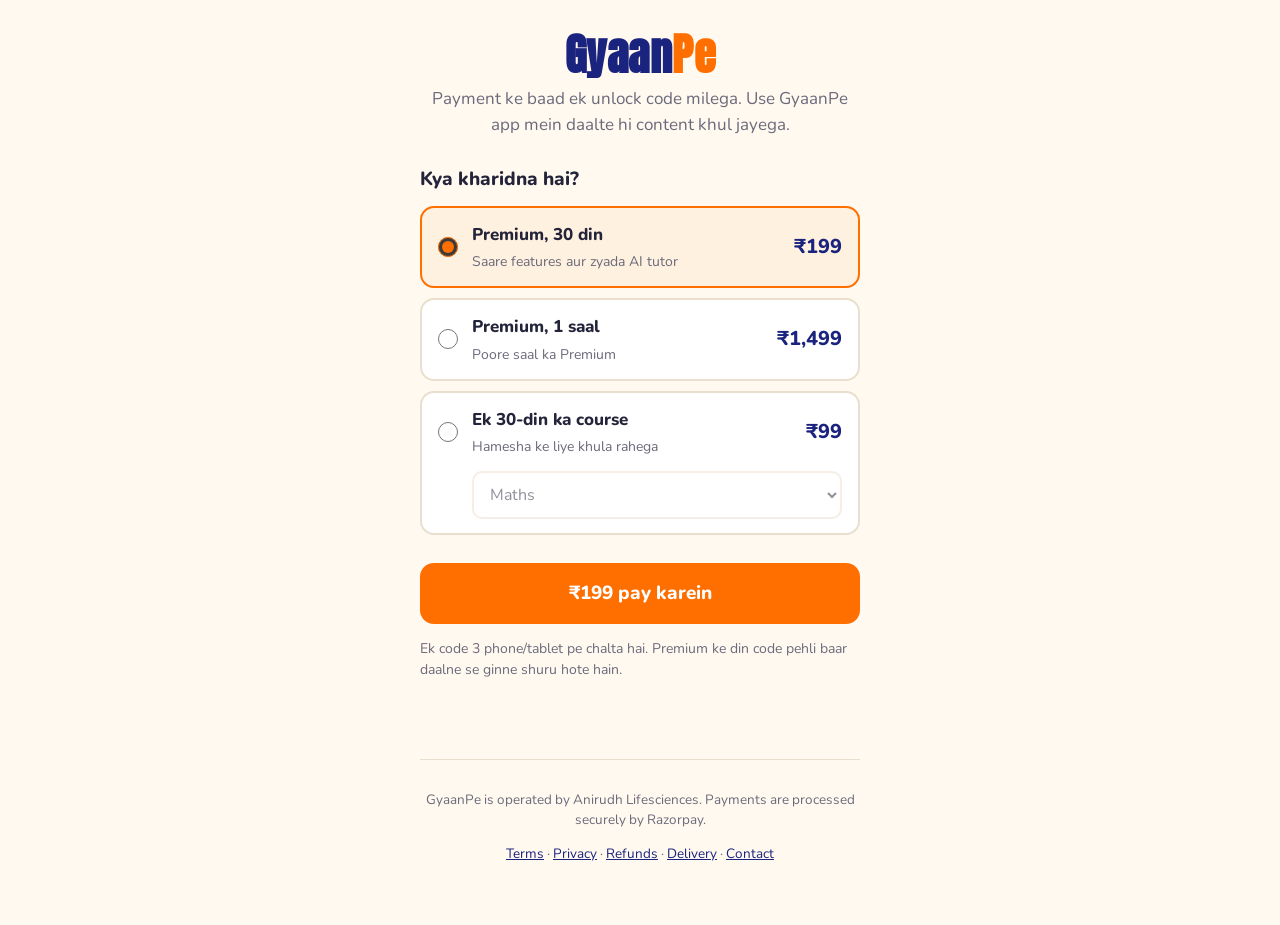
==== buy.html @ 4b06f256 "Add files via upload" ====
<!DOCTYPE html>
<html lang="hi">
<head>
<meta charset="utf-8">
<meta name="viewport" content="width=device-width, initial-scale=1, viewport-fit=cover">
<title>GyaanPe — Premium aur Courses kharidein</title>
<meta name="robots" content="noindex">
<link rel="preconnect" href="https://fonts.googleapis.com">
<link rel="preconnect" href="https://fonts.gstatic.com" crossorigin>
<link href="https://fonts.googleapis.com/css2?family=Anton&family=Nunito:wght@400;600;700;800&display=swap" rel="stylesheet">
<script src="https://checkout.razorpay.com/v1/checkout.js"></script>
<style>
  :root{
    --navy:#1A237E; --orange:#FF6F00; --cream:#FFF9F0; --paper:#FFFFFF;
    --ink:#23233A; --muted:#6B6A7B; --line:#EADFCF; --green:#1E8E5A; --red:#C62828;
  }
  *{box-sizing:border-box}
  html,body{margin:0}
  body{
    background:var(--cream); color:var(--ink);
    font-family:'Nunito',system-ui,-apple-system,'Segoe UI',sans-serif;
    font-size:17px; line-height:1.5;
    padding:env(safe-area-inset-top,0) 0 env(safe-area-inset-bottom,0);
  }
  main{max-width:480px; margin:0 auto; padding:32px 20px 48px}
  .brand{font-family:'Anton',Impact,'Arial Narrow',sans-serif; font-size:44px; line-height:1; margin:0; letter-spacing:.5px; text-align:center}
  .brand .g{color:var(--navy)} .brand .p{color:var(--orange)}
  .intro{text-align:center; color:var(--muted); margin:10px 0 28px}

  fieldset{border:0; margin:0; padding:0}
  legend{font-weight:800; font-size:19px; margin-bottom:12px; padding:0}
  .plan{
    display:grid; grid-template-columns:auto 1fr auto; gap:4px 14px; align-items:center;
    background:var(--paper); border:2px solid var(--line); border-radius:14px;
    padding:14px 16px; margin-bottom:10px; cursor:pointer;
  }
  .plan input{width:20px; height:20px; accent-color:var(--orange); margin:0; grid-row:span 2}
  .plan .name{font-weight:800}
  .plan .price{font-weight:800; font-size:20px; color:var(--navy); grid-row:span 2}
  .plan .sub{color:var(--muted); font-size:14px; grid-column:2}
  .plan:has(input:checked){border-color:var(--orange); background:#FFF1DF}
  .plan:has(input:focus-visible){outline:3px solid var(--navy); outline-offset:2px}
  select{
    grid-column:2 / 4; margin-top:10px; width:100%; font:inherit; font-size:16px;
    padding:10px 12px; border:2px solid var(--line); border-radius:10px; background:var(--paper); color:var(--ink);
  }
  select:disabled{opacity:.5}

  .pay{
    display:block; width:100%; margin-top:18px; padding:16px; border:0; border-radius:14px;
    background:var(--orange); color:#fff; font:inherit; font-weight:800; font-size:19px; cursor:pointer;
  }
  .pay:disabled{opacity:.6; cursor:wait}
  .pay:focus-visible,.btn:focus-visible{outline:3px solid var(--navy); outline-offset:3px}
  .fine{color:var(--muted); font-size:14px; margin:14px 0 0}
  .msg{margin-top:14px; font-weight:700; min-height:1.5em}
  .msg.err{color:var(--red)}

  .result{margin-top:8px; text-align:center}
  .result h2{font-size:22px; margin:0 0 6px; color:var(--green)}
  .ticket{
    margin:18px 0; padding:22px 12px; background:var(--paper);
    border:3px dashed var(--orange); border-radius:16px;
  }
  .code{
    font-family:'Anton',Impact,'Arial Narrow',sans-serif; font-size:40px; letter-spacing:3px;
    color:var(--navy); user-select:all; word-break:break-all;
  }
  .what{color:var(--muted); margin-top:6px; font-size:15px}
  .row{display:flex; gap:10px; flex-wrap:wrap}
  .btn{
    flex:1 1 140px; padding:13px; border-radius:12px; font:inherit; font-weight:800; font-size:16px;
    cursor:pointer; text-decoration:none; text-align:center; border:2px solid var(--navy); color:var(--navy); background:var(--paper);
  }
  .btn.wa{background:#1FA855; border-color:#1FA855; color:#fff}
  .how{text-align:left; background:var(--paper); border-radius:14px; padding:14px 18px; margin-top:18px; border:1px solid var(--line)}
  .how ol{margin:6px 0 0; padding-left:20px}
  .history{margin-top:34px}
  .history h3{font-size:16px; margin:0 0 8px}
  .history li{font-size:15px; margin-bottom:4px}
  .history code{font-weight:800; color:var(--navy); font-family:inherit; letter-spacing:1px}
  .legalfoot{margin-top:40px;padding-top:16px;border-top:1px solid var(--line);font-size:13.5px;color:var(--muted);text-align:center}
  .legalfoot a{color:var(--navy)}
  [hidden]{display:none !important}
  @media (prefers-reduced-motion:no-preference){
    .ticket{animation:pop .35s ease-out}
    @keyframes pop{from{transform:scale(.94);opacity:0}to{transform:none;opacity:1}}
  }
</style>
</head>
<body>
<main>
  <h1 class="brand"><a href="/" style="text-decoration:none"><span class="g">Gyaan</span><span class="p">Pe</span></a></h1>
  <p class="intro">Payment ke baad ek unlock code milega. Use GyaanPe app mein daalte hi content khul jayega.</p>

  <section id="buy">
    <fieldset>
      <legend>Kya kharidna hai?</legend>

      <label class="plan">
        <input type="radio" name="plan" value="premium_30" checked>
        <span class="name">Premium, 30 din</span>
        <span class="price">₹199</span>
        <span class="sub">Saare features aur zyada AI tutor</span>
      </label>

      <label class="plan">
        <input type="radio" name="plan" value="premium_365">
        <span class="name">Premium, 1 saal</span>
        <span class="price">₹1,499</span>
        <span class="sub">Poore saal ka Premium</span>
      </label>

      <label class="plan">
        <input type="radio" name="plan" value="course">
        <span class="name">Ek 30-din ka course</span>
        <span class="price">₹99</span>
        <span class="sub">Hamesha ke liye khula rahega</span>
        <select id="course" aria-label="Course chuniye" disabled></select>
      </label>
    </fieldset>

    <button class="pay" id="payBtn" type="button">₹199 pay karein</button>
    <p class="fine">Ek code 3 phone/tablet pe chalta hai. Premium ke din code pehli baar daalne se ginne shuru hote hain.</p>
    <p class="msg" id="msg" role="status" aria-live="polite"></p>
  </section>

  <section class="result" id="result" hidden>
    <h2>Payment ho gaya</h2>
    <p>Aapka unlock code:</p>
    <div class="ticket">
      <div class="code" id="codeText"></div>
      <div class="what" id="codeWhat"></div>
    </div>
    <div class="row">
      <button class="btn" id="copyBtn" type="button">Code copy karein</button>
      <a class="btn wa" id="waBtn" target="_blank" rel="noopener">WhatsApp pe bhejein</a>
    </div>
    <div class="how">
      <strong>Code kaise use karein</strong>
      <ol>
        <li>GyaanPe app kholiye.</li>
        <li>"Code se unlock karein" mein ye code daaliye.</li>
      </ol>
    </div>
    <p class="fine">Code sambhaal ke rakhiye. Ise WhatsApp pe khud ko bhej dena sabse aasaan hai.</p>
    <button class="pay" id="againBtn" type="button">Kuch aur kharidein</button>
  </section>

  <section class="history" id="history" hidden>
    <h3>Is phone se kharide gaye codes</h3>
    <ul id="historyList"></ul>
  </section>
  <footer class="legalfoot">
    <p>GyaanPe is operated by Anirudh Lifesciences. Payments are processed securely by Razorpay.</p>
    <p><a href="/terms.html">Terms</a> &middot; <a href="/privacy.html">Privacy</a> &middot; <a href="/refund.html">Refunds</a> &middot; <a href="/delivery.html">Delivery</a> &middot; <a href="/contact.html">Contact</a></p>
  </footer>
</main>

<script>
(function(){
  var W = 'https://gyaanpe-pay.mahapatraswapnajit.workers.dev';

  var COURSES = [
    ['maths30','Maths'],['english30','English'],['hindi30','Hindi'],['science30','Science'],
    ['gk30','General Knowledge'],['vedic30','Vedic Maths'],['logic30','Logic'],['coding30','Coding'],
    ['computer30','Computer'],['ailab30','AI Lab'],['speaking30','Speaking'],['money30','Money'],
    ['space30','Space'],['body30','Human Body'],['dino30','Dinosaurs'],['ocean30','Ocean'],
    ['nature30','Nature'],['env30','Environment'],['geo30','Geography'],['ancient30','Ancient History'],
    ['freedom30','Freedom Struggle'],['chess30','Chess'],['art30','Art'],['creative30','Creative Writing'],
    ['music30','Music'],['health30','Health'],['manners30','Manners'],['study30','Study Skills']
  ];
  var PRICES = { premium_30:199, premium_365:1499, course:99 };

  var $ = function(id){ return document.getElementById(id); };
  var sel = $('course'), payBtn = $('payBtn'), msg = $('msg');

  COURSES.forEach(function(c){
    var o = document.createElement('option'); o.value = c[0]; o.textContent = c[1]; sel.appendChild(o);
  });

  function plan(){ return document.querySelector('input[name=plan]:checked').value; }
  function productKey(){ return plan() === 'course' ? 'course_' + sel.value : plan(); }
  function courseName(id){ for (var i=0;i<COURSES.length;i++) if (COURSES[i][0]===id) return COURSES[i][1]; return id; }
  function label(p){
    if (p === 'premium_30') return 'GyaanPe Premium, 30 din';
    if (p === 'premium_365') return 'GyaanPe Premium, 1 saal';
    if (p && p.indexOf('course_') === 0) return 'Course: ' + courseName(p.slice(7));
    return p;
  }

  function refresh(){
    sel.disabled = plan() !== 'course';
    payBtn.textContent = '₹' + PRICES[plan()].toLocaleString('en-IN') + ' pay karein';
  }
  document.querySelectorAll('input[name=plan]').forEach(function(r){ r.addEventListener('change', refresh); });
  refresh();

  function say(t, isErr){ msg.textContent = t || ''; msg.className = 'msg' + (isErr ? ' err' : ''); }
  function busy(b){ payBtn.disabled = b; }

  // ---- storage (safe) ----
  function load(k, d){ try { var v = localStorage.getItem(k); return v ? JSON.parse(v) : d; } catch(e){ return d; } }
  function save(k, v){ try { localStorage.setItem(k, JSON.stringify(v)); } catch(e){} }
  function drop(k){ try { localStorage.removeItem(k); } catch(e){} }

  function post(path, body){
    return fetch(W + path, {
      method:'POST', headers:{'Content-Type':'application/json'}, body:JSON.stringify(body)
    }).then(function(r){ return r.json(); });
  }

  // ---- pay ----
  payBtn.addEventListener('click', function(){
    if (typeof Razorpay === 'undefined') { say('Payment system load nahi hua. Internet check karke page refresh karein.', true); return; }
    var p = productKey();
    busy(true); say('Payment khul raha hai…');
    post('/order', { product:p }).then(function(o){
      if (!o.ok) throw new Error(o.error || 'order');
      var lastFail = '';
      var rz = new Razorpay({
        key:o.keyId, amount:o.amount, currency:'INR', order_id:o.orderId,
        name:'GyaanPe', description:label(p), theme:{ color:'#FF6F00' },
        handler:function(r){
          confirmPay({ orderId:r.razorpay_order_id, paymentId:r.razorpay_payment_id, signature:r.razorpay_signature });
        },
        modal:{ ondismiss:function(){ busy(false); say(lastFail ? 'Payment nahi hua' + lastFail + '. Paisa kata ho to 5-7 din mein wapas aa jata hai.' : 'Payment band kar diya gaya. Jab chahein dobara try karein.', !!lastFail); } }
      });
      // Window khuli rehti hai aur user dobara try kar sakta hai — message sirf band hone pe
      rz.on('payment.failed', function(e){
        lastFail = (e && e.error && e.error.description) ? ': ' + e.error.description : ' ';
      });
      rz.open();
    }).catch(function(){
      busy(false); say('Abhi payment shuru nahi ho paaya. Thodi der mein dobara try karein.', true);
    });
  });

  // ---- confirm (retries; worker is idempotent) ----
  function confirmPay(p, tries){
    tries = tries || 0;
    save('gp_pending', p);
    busy(true); say('Payment check ho raha hai, code ban raha hai…');
    post('/confirm', p).then(function(res){
      if (res.ok) { drop('gp_pending'); showCode(res); return; }
      busy(false);
      say('Code nahi ban paaya (' + res.error + '). Payment ID ' + p.paymentId + ' ke saath humein WhatsApp karein.', true);
    }).catch(function(){
      if (tries < 3) { setTimeout(function(){ confirmPay(p, tries + 1); }, 2000); return; }
      busy(false);
      say('Payment ho gaya hai, par internet ki wajah se code nahi aaya. Page refresh karein, code apne aap aa jayega.', true);
    });
  }

  function showCode(res){
    var what = label(res.product);
    what += res.kind === 'premium' ? ' (din pehli baar use karne se ginenge)' : ' (hamesha ke liye)';
    $('codeText').textContent = res.code;
    $('codeWhat').textContent = what;
    var text = 'Mera GyaanPe unlock code: ' + res.code + '\n' + label(res.product) + '\nGyaanPe app mein "Code se unlock karein" mein daalein.';
    $('waBtn').href = 'https://wa.me/?text=' + encodeURIComponent(text);

    var h = load('gp_codes', []);
    if (!h.some(function(x){ return x.code === res.code; })) {
      h.unshift({ code:res.code, product:res.product, ts:Date.now() });
      save('gp_codes', h.slice(0, 20));
    }
    renderHistory();
    $('buy').hidden = true; $('result').hidden = false; say('');
    window.scrollTo(0, 0);
  }

  $('copyBtn').addEventListener('click', function(){
    var c = $('codeText').textContent, b = this;
    function done(){ b.textContent = 'Copy ho gaya'; setTimeout(function(){ b.textContent = 'Code copy karein'; }, 2000); }
    if (navigator.clipboard) navigator.clipboard.writeText(c).then(done, function(){ b.textContent = 'Code ko dabake copy karein'; });
    else b.textContent = 'Code ko dabake copy karein';
  });

  $('againBtn').addEventListener('click', function(){
    $('result').hidden = true; $('buy').hidden = false; busy(false); say('');
  });

  function renderHistory(){
    var h = load('gp_codes', []), ul = $('historyList');
    ul.innerHTML = '';
    h.forEach(function(x){
      var li = document.createElement('li'), c = document.createElement('code');
      c.textContent = x.code;
      li.appendChild(c);
      li.appendChild(document.createTextNode(' ' + label(x.product) + ', ' + new Date(x.ts).toLocaleDateString('en-IN')));
      ul.appendChild(li);
    });
    $('history').hidden = h.length === 0;
  }
  renderHistory();

  // Payment ho gaya tha par code nahi aaya — refresh pe dobara try
  var pending = load('gp_pending', null);
  if (pending && pending.paymentId) confirmPay(pending);
})();
</script>
</body>
</html>
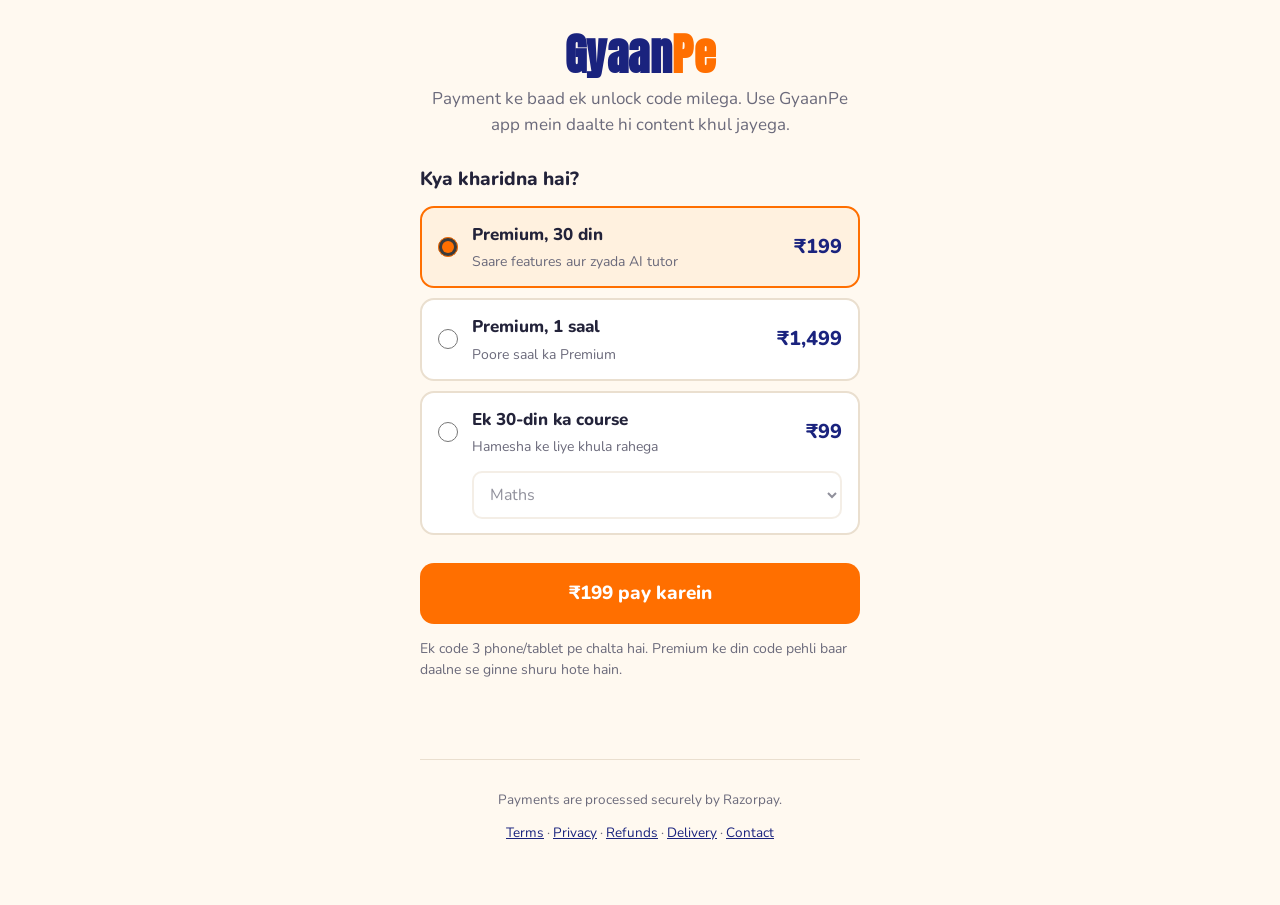
==== commit 7746b268: "Add files via upload" ====
--- a/buy.html
+++ b/buy.html
@@ -152,7 +152,7 @@
     <ul id="historyList"></ul>
   </section>
   <footer class="legalfoot">
-    <p>GyaanPe is operated by Anirudh Lifesciences. Payments are processed securely by Razorpay.</p>
+    <p>Payments are processed securely by Razorpay.</p>
     <p><a href="/terms.html">Terms</a> &middot; <a href="/privacy.html">Privacy</a> &middot; <a href="/refund.html">Refunds</a> &middot; <a href="/delivery.html">Delivery</a> &middot; <a href="/contact.html">Contact</a></p>
   </footer>
 </main>
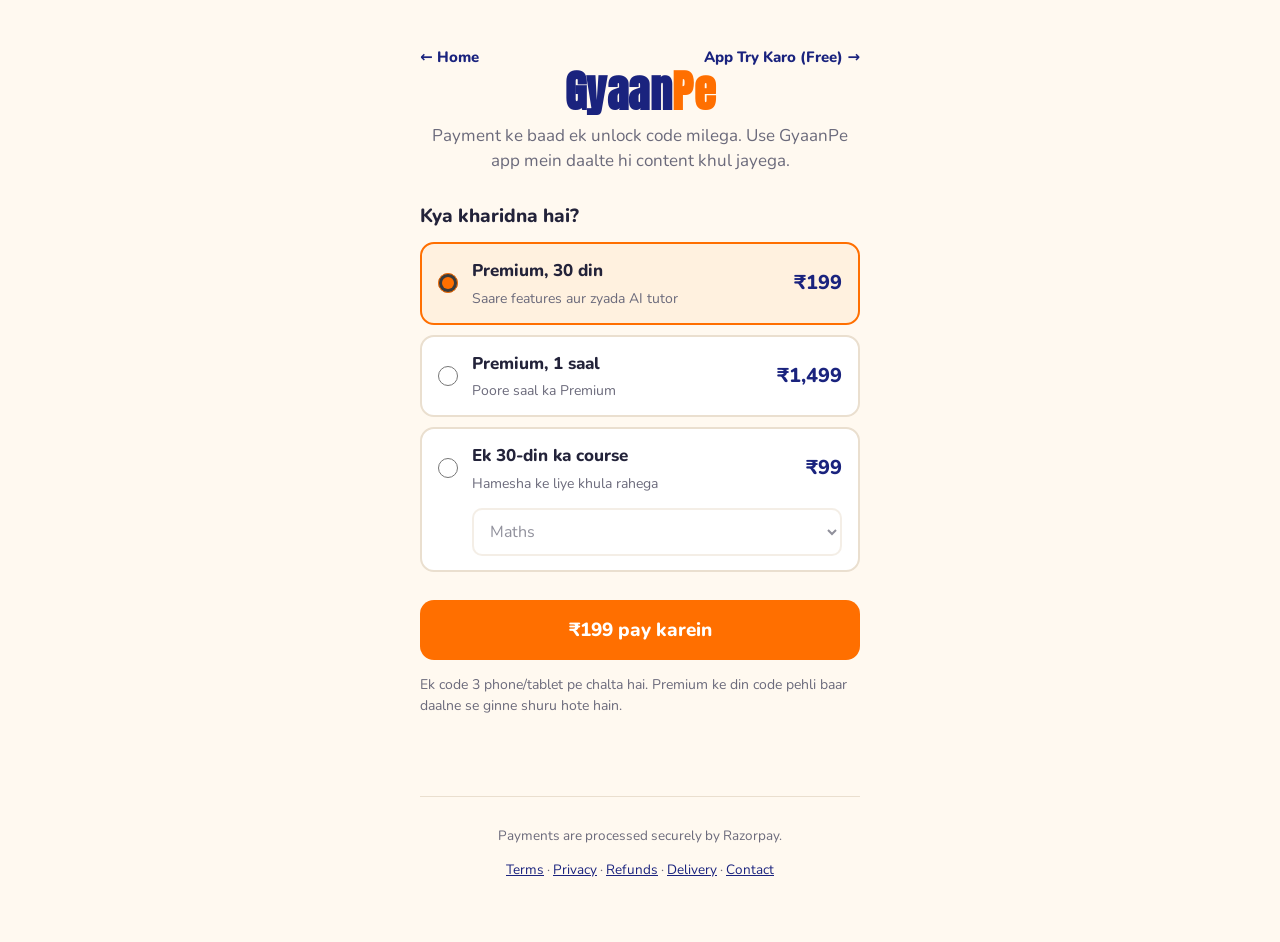
==== commit 2d486012: "Update buy.html" ====
--- a/buy.html
+++ b/buy.html
@@ -90,7 +90,11 @@
 </head>
 <body>
 <main>
-  <h1 class="brand"><a href="/" style="text-decoration:none"><span class="g">Gyaan</span><span class="p">Pe</span></a></h1>
+  <div style="display:flex;align-items:center;justify-content:space-between;max-width:480px;margin:0 auto 0;padding:14px 0 0">
+  <a href="https://mahapatraswapnajit-prog.github.io" style="color:#1A237E;font-weight:800;font-size:15px;text-decoration:none;">&#8592; Home</a>
+  <a href="https://mahapatraswapnajit-prog.github.io/gyaanpe/" style="color:#1A237E;font-weight:800;font-size:15px;text-decoration:none;">App Try Karo (Free) &#8594;</a>
+</div>
+<h1 class="brand"><a href="/" style="text-decoration:none"><span class="g">Gyaan</span><span class="p">Pe</span></a></h1>
   <p class="intro">Payment ke baad ek unlock code milega. Use GyaanPe app mein daalte hi content khul jayega.</p>
 
   <section id="buy">
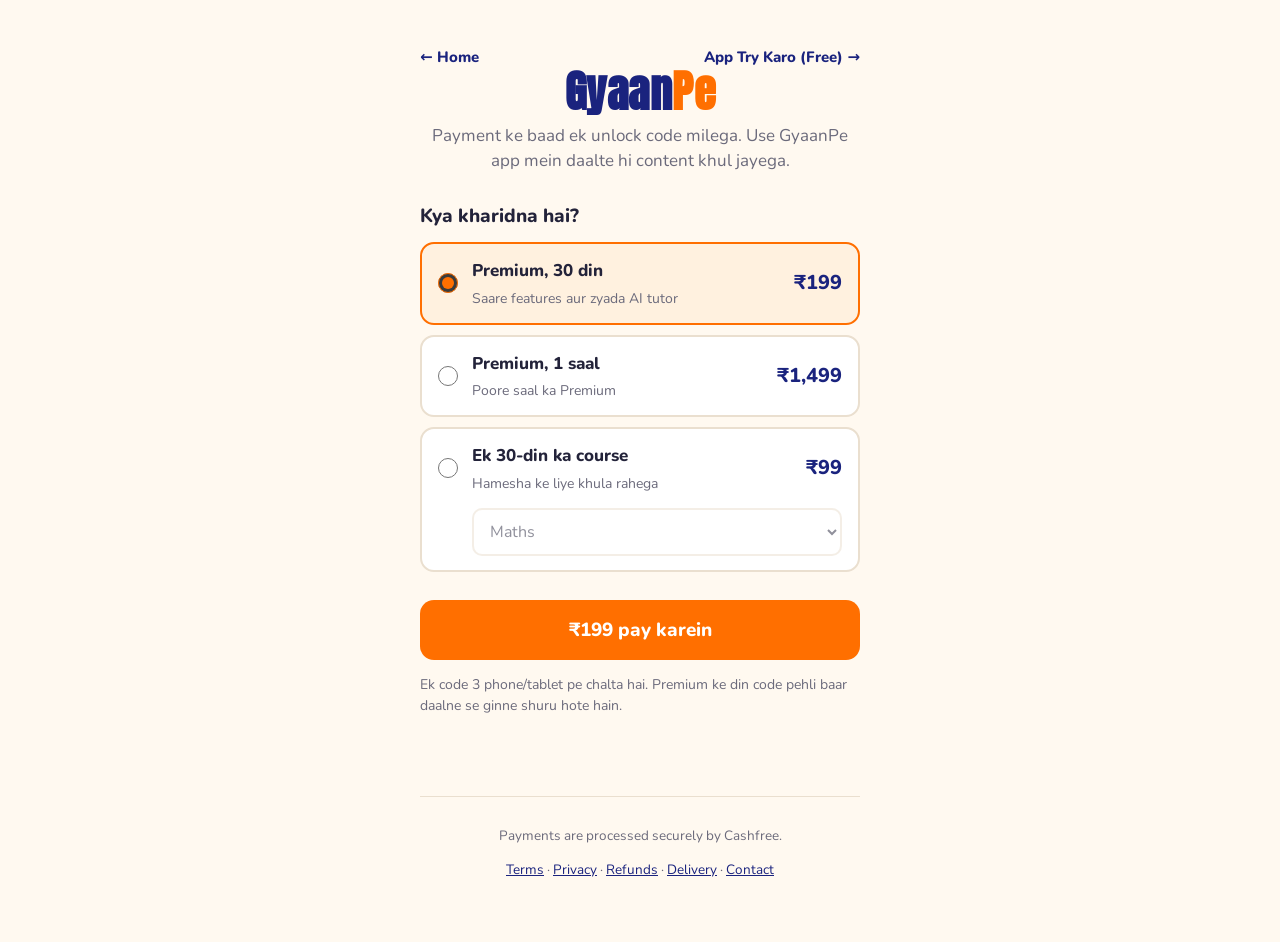
==== commit 4d62443b: "Update buy.html" ====
--- a/buy.html
+++ b/buy.html
@@ -8,7 +8,7 @@
 <link rel="preconnect" href="https://fonts.googleapis.com">
 <link rel="preconnect" href="https://fonts.gstatic.com" crossorigin>
 <link href="https://fonts.googleapis.com/css2?family=Anton&family=Nunito:wght@400;600;700;800&display=swap" rel="stylesheet">
-<script src="https://checkout.razorpay.com/v1/checkout.js"></script>
+<script src="https://sdk.cashfree.com/js/v3/cashfree.js"></script>
 <style>
   :root{
     --navy:#1A237E; --orange:#FF6F00; --cream:#FFF9F0; --paper:#FFFFFF;
@@ -156,7 +156,7 @@
     <ul id="historyList"></ul>
   </section>
   <footer class="legalfoot">
-    <p>Payments are processed securely by Razorpay.</p>
+    <p>Payments are processed securely by Cashfree.</p>
     <p><a href="/terms.html">Terms</a> &middot; <a href="/privacy.html">Privacy</a> &middot; <a href="/refund.html">Refunds</a> &middot; <a href="/delivery.html">Delivery</a> &middot; <a href="/contact.html">Contact</a></p>
   </footer>
 </main>
@@ -216,25 +216,22 @@
 
   // ---- pay ----
   payBtn.addEventListener('click', function(){
-    if (typeof Razorpay === 'undefined') { say('Payment system load nahi hua. Internet check karke page refresh karein.', true); return; }
     var p = productKey();
     busy(true); say('Payment khul raha hai…');
     post('/order', { product:p }).then(function(o){
       if (!o.ok) throw new Error(o.error || 'order');
-      var lastFail = '';
-      var rz = new Razorpay({
-        key:o.keyId, amount:o.amount, currency:'INR', order_id:o.orderId,
-        name:'GyaanPe', description:label(p), theme:{ color:'#FF6F00' },
-        handler:function(r){
-          confirmPay({ orderId:r.razorpay_order_id, paymentId:r.razorpay_payment_id, signature:r.razorpay_signature });
-        },
-        modal:{ ondismiss:function(){ busy(false); say(lastFail ? 'Payment nahi hua' + lastFail + '. Paisa kata ho to 5-7 din mein wapas aa jata hai.' : 'Payment band kar diya gaya. Jab chahein dobara try karein.', !!lastFail); } }
-      });
-      // Window khuli rehti hai aur user dobara try kar sakta hai — message sirf band hone pe
-      rz.on('payment.failed', function(e){
-        lastFail = (e && e.error && e.error.description) ? ': ' + e.error.description : ' ';
-      });
-      rz.open();
+      var cf = Cashfree({ mode:'sandbox' });
+      cf.checkout({ paymentSessionId: o.paymentSessionId, redirectTarget: '_modal' })
+        .then(function(result){
+          if (result && result.error) {
+            busy(false);
+            say('Payment nahi hua. Dobara try karein.', true);
+            return;
+          }
+          confirmPay({ orderId: o.orderId, product: p });
+        }).catch(function(){
+          busy(false); say('Payment window mein kuch gadbad. Dobara try karein.', true);
+        });
     }).catch(function(){
       busy(false); say('Abhi payment shuru nahi ho paaya. Thodi der mein dobara try karein.', true);
     });
@@ -245,7 +242,7 @@
     tries = tries || 0;
     save('gp_pending', p);
     busy(true); say('Payment check ho raha hai, code ban raha hai…');
-    post('/confirm', p).then(function(res){
+    post('/confirm', { orderId: p.orderId, product: p.product }).then(function(res){
       if (res.ok) { drop('gp_pending'); showCode(res); return; }
       busy(false);
       say('Code nahi ban paaya (' + res.error + '). Payment ID ' + p.paymentId + ' ke saath humein WhatsApp karein.', true);
